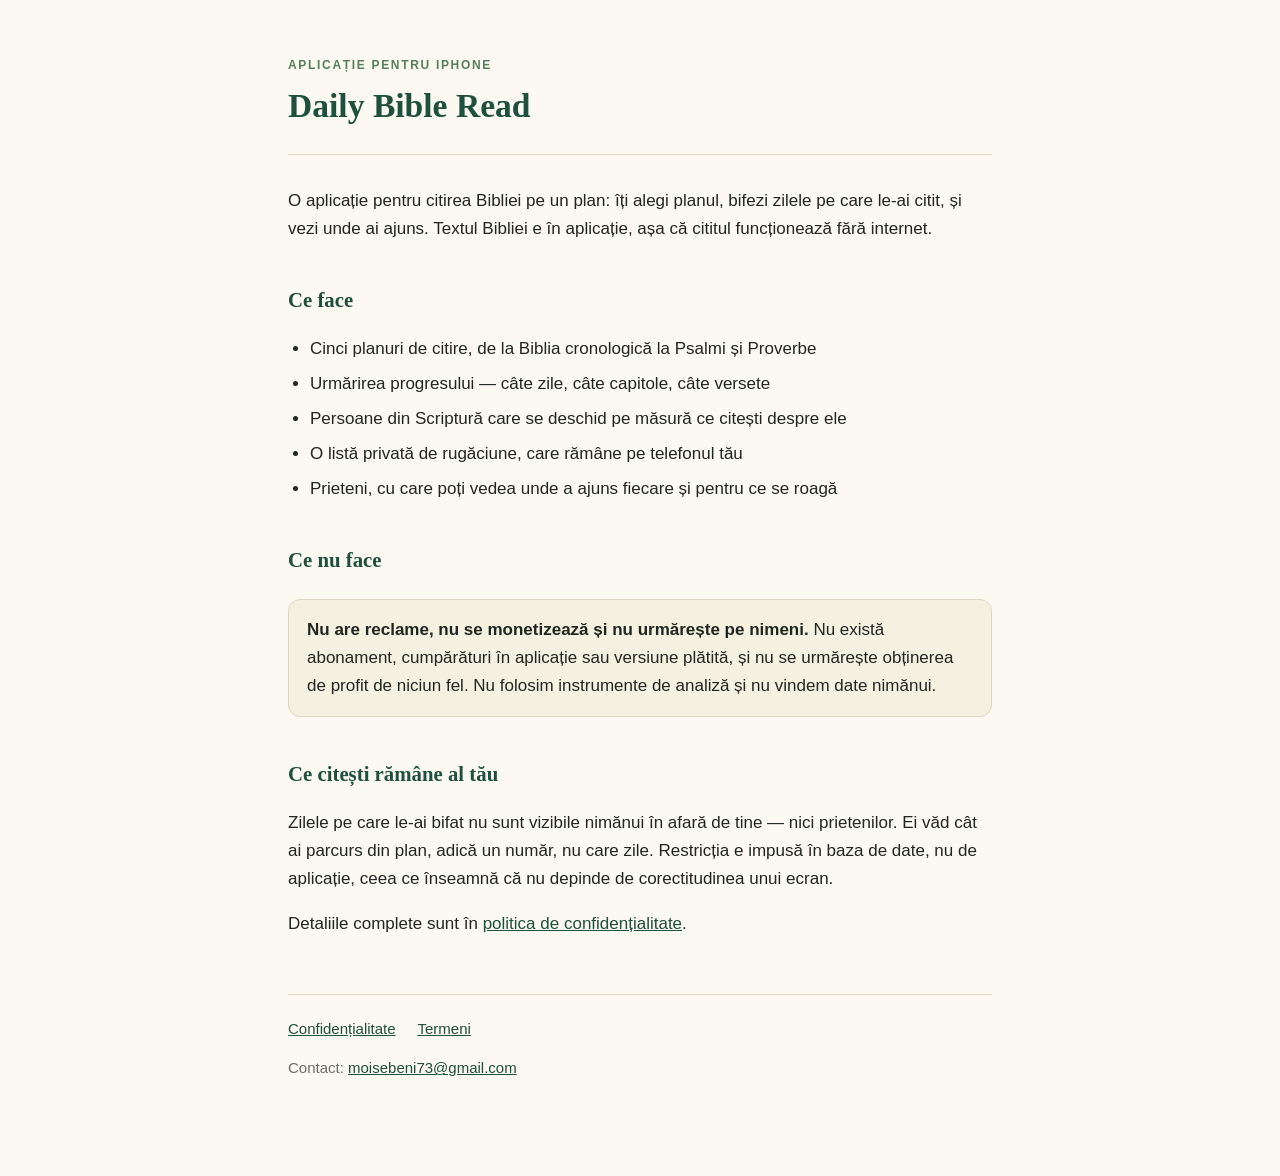
==== index.html @ 5a7c85a9 "Add the public pages Google and Apple both require A home page, a privacy policy and terms of servic" ====
<!doctype html>
<html lang="ro">
<head>
<meta charset="utf-8">
<meta name="viewport" content="width=device-width, initial-scale=1">
<title>Daily Bible Read</title>
<link rel="stylesheet" href="style.css">
</head>
<body>
<main>
<header>
    <p class="eyebrow">Aplicație pentru iPhone</p>
    <h1>Daily Bible Read</h1>
</header>

<p>
    O aplicație pentru citirea Bibliei pe un plan: îți alegi planul, bifezi zilele pe care
    le-ai citit, și vezi unde ai ajuns. Textul Bibliei e în aplicație, așa că cititul
    funcționează fără internet.
</p>

<h2>Ce face</h2>
<ul>
    <li>Cinci planuri de citire, de la Biblia cronologică la Psalmi și Proverbe</li>
    <li>Urmărirea progresului — câte zile, câte capitole, câte versete</li>
    <li>Persoane din Scriptură care se deschid pe măsură ce citești despre ele</li>
    <li>O listă privată de rugăciune, care rămâne pe telefonul tău</li>
    <li>Prieteni, cu care poți vedea unde a ajuns fiecare și pentru ce se roagă</li>
</ul>

<h2>Ce nu face</h2>
<div class="note">
    <p>
        <strong>Nu are reclame, nu se monetizează și nu urmărește pe nimeni.</strong>
        Nu există abonament, cumpărături în aplicație sau versiune plătită, și nu se
        urmărește obținerea de profit de niciun fel. Nu folosim instrumente de analiză și nu
        vindem date nimănui.
    </p>
</div>

<h2>Ce citești rămâne al tău</h2>
<p>
    Zilele pe care le-ai bifat nu sunt vizibile nimănui în afară de tine — nici prietenilor.
    Ei văd cât ai parcurs din plan, adică un număr, nu care zile. Restricția e impusă în baza
    de date, nu de aplicație, ceea ce înseamnă că nu depinde de corectitudinea unui ecran.
</p>
<p>
    Detaliile complete sunt în <a href="privacy.html">politica de confidențialitate</a>.
</p>

<footer>
    <nav>
        <a href="privacy.html">Confidențialitate</a>
        <a href="terms.html">Termeni</a>
    </nav>
    <p>Contact: <a href="mailto:moisebeni73@gmail.com">moisebeni73@gmail.com</a></p>
</footer>
</main>
</body>
</html>
---- style.css ----
/* Deliberately plain. These three pages exist so Google and Apple have something to point
   at, and so a reader who wants to know what the app holds can find out in one screen. A
   design would only get in the way of both. */
:root {
    --forest: #1f4f3d;
    --moss: #577d5f;
    --ink: #212621;
    --cream: #fbf9f1;
    --parchment: #f5f1e1;
    --rule: #dcd6c2;
}

* { box-sizing: border-box; }

body {
    margin: 0;
    padding: 0 20px 80px;
    background: var(--cream);
    color: var(--ink);
    font: 17px/1.65 -apple-system, BlinkMacSystemFont, "Segoe UI", Roboto, sans-serif;
}

main { max-width: 44rem; margin: 0 auto; }

header {
    padding: 56px 0 28px;
    border-bottom: 1px solid var(--rule);
    margin-bottom: 32px;
}

.eyebrow {
    font-size: 12px;
    font-weight: 700;
    letter-spacing: 0.14em;
    text-transform: uppercase;
    color: var(--moss);
    margin: 0 0 10px;
}

h1 {
    font-family: Georgia, "Times New Roman", serif;
    font-size: 2.1rem;
    line-height: 1.2;
    margin: 0;
    color: var(--forest);
}

h2 {
    font-family: Georgia, "Times New Roman", serif;
    font-size: 1.3rem;
    margin: 40px 0 12px;
    color: var(--forest);
}

h3 { font-size: 1.02rem; margin: 26px 0 8px; }

a { color: var(--forest); }

.updated { color: #6b6f6b; font-size: 15px; margin-top: 12px; }

table {
    width: 100%;
    border-collapse: collapse;
    margin: 18px 0;
    font-size: 15.5px;
}

th, td {
    text-align: left;
    vertical-align: top;
    padding: 11px 12px;
    border-bottom: 1px solid var(--rule);
}

th { background: var(--parchment); font-size: 13px; text-transform: uppercase; letter-spacing: 0.06em; }

.note {
    background: var(--parchment);
    border: 1px solid var(--rule);
    border-radius: 12px;
    padding: 16px 18px;
    margin: 22px 0;
}

.note p:first-child { margin-top: 0; }
.note p:last-child { margin-bottom: 0; }

ul { padding-left: 22px; }
li { margin: 7px 0; }

footer {
    margin-top: 56px;
    padding-top: 22px;
    border-top: 1px solid var(--rule);
    font-size: 15px;
    color: #6b6f6b;
}

nav a { margin-right: 18px; }

@media (prefers-color-scheme: dark) {
    :root {
        --cream: #141714;
        --parchment: #1d211d;
        --ink: #e6e4da;
        --rule: #333a33;
        --forest: #8fc3a5;
        --moss: #9fbfa3;
    }
    footer, .updated { color: #9a9e99; }
}
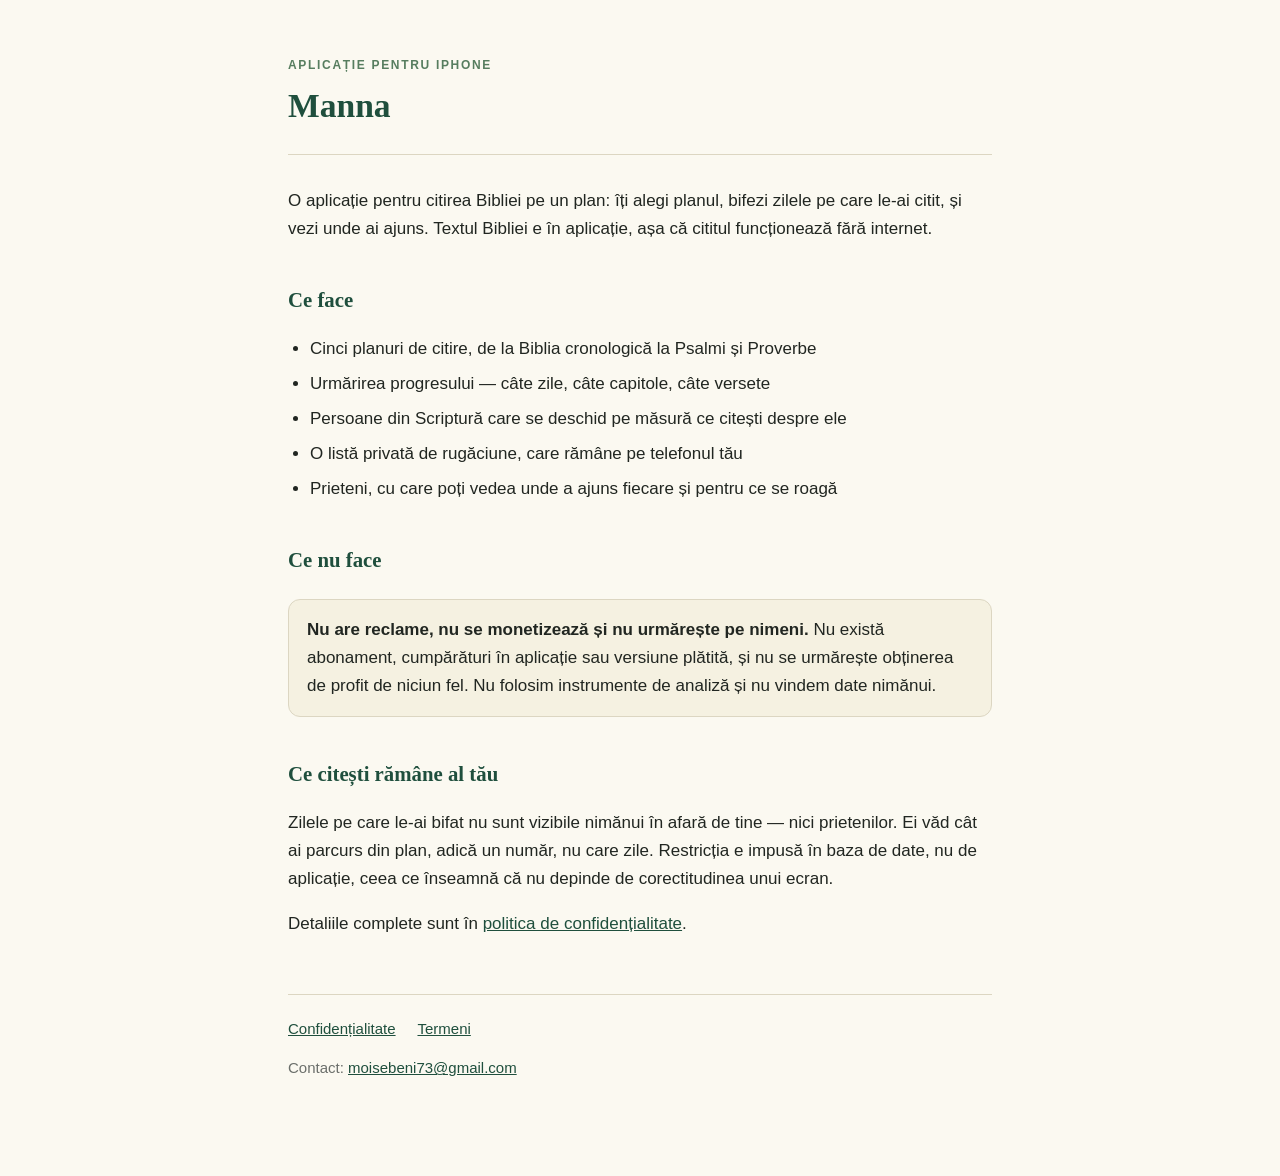
==== commit c65b20a7: "Rename the site to Manna and tell the truth about what it stores The app is called Manna in the App " ====
--- a/index.html
+++ b/index.html
@@ -3,14 +3,14 @@
 <head>
 <meta charset="utf-8">
 <meta name="viewport" content="width=device-width, initial-scale=1">
-<title>Daily Bible Read</title>
+<title>Manna</title>
 <link rel="stylesheet" href="style.css">
 </head>
 <body>
 <main>
 <header>
     <p class="eyebrow">Aplicație pentru iPhone</p>
-    <h1>Daily Bible Read</h1>
+    <h1>Manna</h1>
 </header>
 
 <p>
